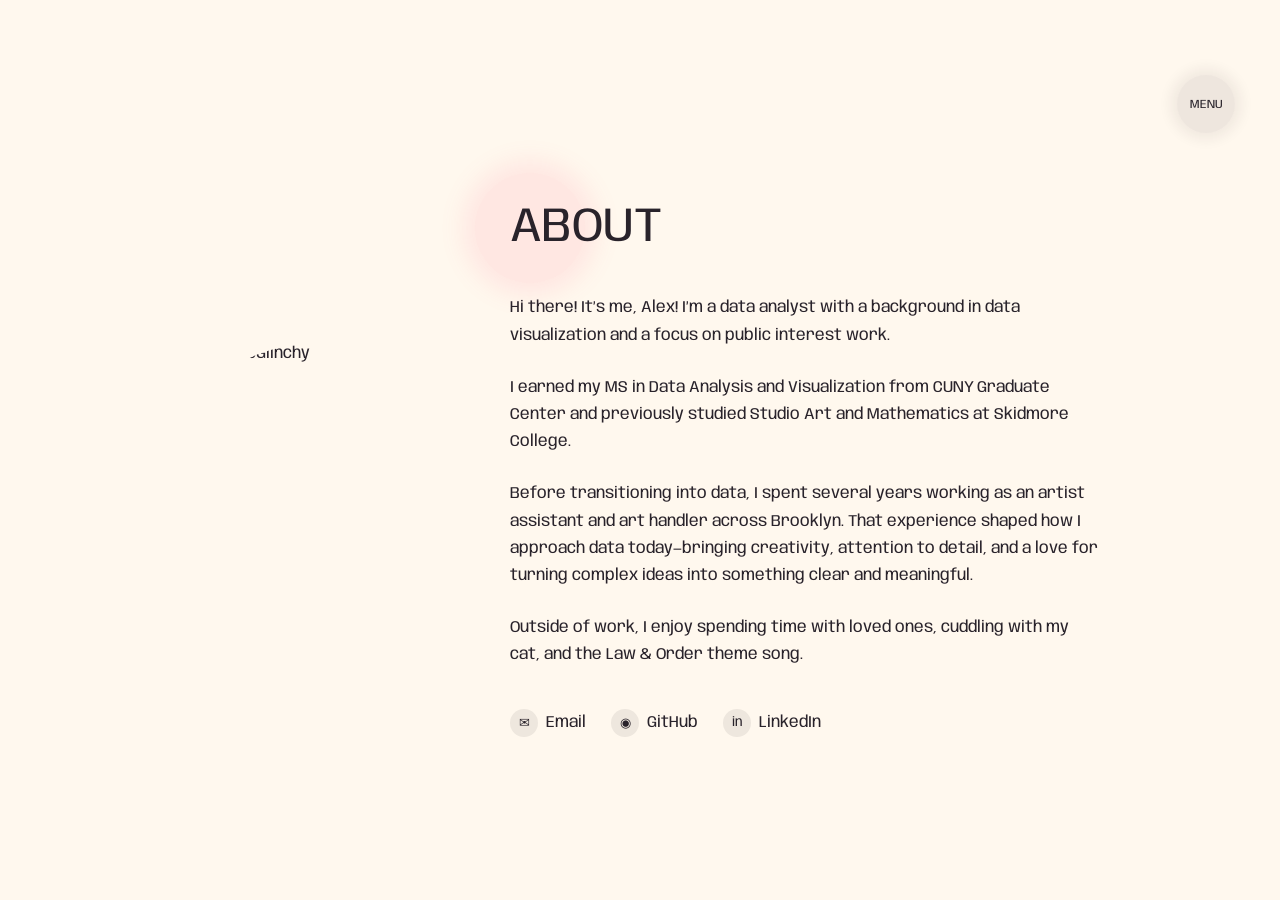
==== about.html @ 59234c03 "Initial portfolio site" ====
<!DOCTYPE html>
<html lang="en">

<head>
    <meta charset="UTF-8">
    <meta name="viewport" content="width=device-width, initial-scale=1.0">

    <title>About — Alex McGlinchy</title>

    <link rel="stylesheet" href="style.css">
</head>

<body class="about-body" id="about">
<nav class="menu-nav">

    <button class="menu-button" type="button">
        Menu
    </button>

    <div class="menu-links">
        <a href="index.html" class="menu-circle menu-home">Home</a>
        <a href="work.html" class="menu-circle menu-work">Work</a>
        <a href="about.html" class="menu-circle menu-about">About</a>
        <a href="resume.html" class="menu-circle menu-resume">Resume</a>
    </div>

</nav>
    <main class="about-page">

    <div class="about-photo">
        <img src="images/about-photo.jpg" alt="Alex McGlinchy">
    </div>

    <div class="about-content">

        <div class="about-heading">
            <div class="about-circle-destination"></div>
            <h1>About</h1>
        </div> 

        <p>
            Hi there! It’s me, Alex! I’m a data analyst with a background in data
            visualization and a focus on public interest work.
        </p>

        <p>
            I earned my MS in Data Analysis and Visualization from CUNY Graduate
            Center and previously studied Studio Art and Mathematics at Skidmore College.
        </p>

        <p>
            Before transitioning into data, I spent several years working as an artist
            assistant and art handler across Brooklyn. That experience shaped how I
            approach data today—bringing creativity, attention to detail, and a love
            for turning complex ideas into something clear and meaningful.
        </p>

        <p>
            Outside of work, I enjoy spending time with loved ones, cuddling with my cat,
            and the Law & Order theme song.
        </p>
        <div class="about-links">

    <a href="mailto:YOUR-EMAIL-HERE">
        <span class="contact-icon">✉</span>
        Email
    </a>

    <a href="YOUR-GITHUB-URL" target="_blank">
        <span class="contact-icon">◉</span>
        GitHub
    </a>

    <a href="YOUR-LINKEDIN-URL" target="_blank">
        <span class="contact-icon">in</span>
        LinkedIn
    </a>

</div>

    </div>

    </main>
<script src="script.js"></script>
</body>

</html>
---- style.css ----
/* =========================================================
   GLOBAL
   ========================================================= */
   @import url('https://fonts.googleapis.com/css2?family=Anybody:wdth,wght@75..125,100..900&display=swap');
:root {
    --cream: #FFF8EE;
    --ink: #29232B;

    --ochre: #8C7207;
    --turquoise: #00A6A6;
    --pink: #FF6B8A;

    --purple: #6554C0;
    --yellow: #F4C542;
}

@view-transition {
    navigation: auto;
}

body {
    margin: 0;
    font-family: "Anybody", sans-serif;
    background-color: var(--cream);
    color: var(--ink);
}


/* =========================================================
   HOMEPAGE
   ========================================================= */

.home {
    min-height: 100vh;
    padding: 40px;
    box-sizing: border-box;

    display: flex;
    align-items: center;
    justify-content: center;
}

.home-layout {
    width: 750px;
    height: 650px;
    position: relative;
}
.home-center {
    position: absolute;
    top: 50%;
    left: 24%;
    transform: translate(-50%, -50%);

    width: 280px;

    text-align: right;
}

.home-center h1 {
    margin: 0;
    font-size: 52px;
    font-weight: 400;
    line-height: 0.95;
    letter-spacing: -2px;
    text-transform: uppercase;

}

.home-center p {
    margin: 14px 0 0;
    font-size: 16px;
    line-height: 1.4;
}

.intro h1 {
    margin: 0;
    font-size: 64px;
    font-weight: 400;
    letter-spacing: -2px;
}

.intro p {
    margin-top: 8px;
    font-size: 20px;
}


/* --- Main navigation circles --- */

.main-nav {
    position: absolute;
    inset: 0;
}


/* BASE CIRCLE */

.nav-circle {
    width: 180px;
    height: 180px;
    border-radius: 50%;

    display: flex;
    justify-content: center;
    align-items: center;

    position: absolute;

    background-color: rgba(41, 35, 43, 0.06);
    color: var(--ink);

    text-decoration: none;
    font-size: 28px;

    border: none;

    box-shadow:
        0 0 24px 12px rgba(41, 35, 43, 0.06);

    box-sizing: border-box;

    transition:
        background-color 0.25s ease,
        box-shadow 0.25s ease,
        transform 0.15s ease;

    z-index: 1;
}


/* POSITIONING */

.work-circle {
    right: 0;
    top: 235px;
}

.about-circle {
    right: 125px;
    top: 80px;
}

.resume-circle {
    right: 125px;
    bottom: 80px;
}


/* HOVER */

.nav-circle:hover {
    background-color: rgba(255, 107, 138, 0.12);

    box-shadow:
        0 0 28px 14px rgba(255, 107, 138, 0.12);

    z-index: 5;
}


/* CLICK */

.nav-circle:active {
    transform: scale(0.96);
}


/* --- MENU --- */

.menu-nav {
    position: fixed;
    top: 20px;
    right: 20px;

    width: 175px;
    height: 175px;

    z-index: 100;
    pointer-events: none;
}


/* MAIN MENU CIRCLE */

.menu-button {
    width: 58px;
    height: 58px;
    border-radius: 50%;

    position: absolute;
    top: 55px;
    right: 25px;

    display: flex;
    align-items: center;
    justify-content: center;

    background-color: rgba(41, 35, 43, 0.08);
    color: var(--ink);

    border: none;

    box-shadow:
        0 0 14px 6px rgba(41, 35, 43, 0.07);

    font-family: "Anybody", sans-serif;
    font-size: 12px;
    text-transform: uppercase;

    cursor: pointer;
    box-sizing: border-box;

    pointer-events: auto;

    z-index: 10;

    transition:
        background-color 0.25s ease,
        box-shadow 0.25s ease,
        transform 0.2s ease;
}


.menu-button:active {
    transform: scale(0.94);
}


/* MENU OPTIONS */

.menu-links {
    position: absolute;
    inset: 0;
}


.menu-circle {
    width: 46px;
    height: 46px;
    border-radius: 50%;

    position: absolute;

    /* START DIRECTLY UNDER THE MENU BUTTON */
    top: 61px;
    right: 31px;
    left: auto;

    display: flex;
    align-items: center;
    justify-content: center;

    background-color: rgba(41, 35, 43, 0.07);
    color: var(--ink);

    border: none;

    box-shadow:
        0 0 12px 5px rgba(41, 35, 43, 0.06);

    text-decoration: none;
    text-transform: uppercase;
    font-size: 9px;
    font-weight: 500;

    box-sizing: border-box;

    opacity: 0;
    pointer-events: none;

    transition:
        top 0.45s cubic-bezier(0.16, 1, 0.3, 1),
        right 0.45s cubic-bezier(0.16, 1, 0.3, 1),
        opacity 0.25s ease,
        background-color 0.25s ease,
        box-shadow 0.25s ease;
}


/* OPEN: MINI BACKWARDS-C */

.menu-nav.open .menu-circle {
    opacity: 1;
    pointer-events: auto;
}


/* OPEN: COMPACT C */

.menu-nav.open .menu-home {
    top: 5px;
    right: 90px;
    left: auto;
}

.menu-nav.open .menu-work {
    top: 58px;
    right: 115px;
    left: auto;
}

.menu-nav.open .menu-about {
    top: 112px;
    right: 90px;
    left: auto;
}

.menu-nav.open .menu-resume {
    top: 125px;
    right: 28px;
    left: auto;
}


/* HOVER */

.menu-button:hover {
    background-color: rgba(255, 107, 138, 0.12);

    box-shadow:
        0 0 18px 8px rgba(255, 107, 138, 0.12);
}

.menu-circle:hover {
    background-color: rgba(255, 107, 138, 0.12);

    box-shadow:
        0 0 16px 7px rgba(255, 107, 138, 0.12);
}


/* CURRENT PAGE */

/* CURRENT PAGE */

body#work .menu-work,
body#about .menu-about,
body#resume .menu-resume,
body#project .menu-work {
    background-color: var(--ink);
    color: var(--cream);

    box-shadow:
        0 0 14px 6px rgba(41, 35, 43, 0.12);
}
body#project .menu-work:hover {
    background-color: rgba(255, 107, 138, 0.12);
    color: var(--ink);

    box-shadow:
        0 0 16px 7px rgba(255, 107, 138, 0.12);
}


/* Disable only the actual current page */

body#work .menu-work,
body#about .menu-about,
body#resume .menu-resume {
    pointer-events: none;
}

/* =========================================================
   WORK PAGE
   ========================================================= */

.work-page {
    min-height: 100vh;
    position: relative;
}


/* --- Center Work circle --- */

.work-center {
    width: 180px;
    height: 180px;
    border-radius: 50%;

    display: flex;
    align-items: center;
    justify-content: center;

    position: absolute;
    top: 50%;
    left: 50%;
    transform: translate(-50%, -50%);

    font-size: 28px;

    background-color: var(--ink);
    color: var(--cream);
}

/* ---  page transitions --- */

.work-circle {
    view-transition-name: work-circle;
}

.work-center {
    view-transition-name: work-circle;
}

::view-transition-group(work-circle) {
    animation-duration: 0.7s;
    animation-timing-function: cubic-bezier(0.16, 1, 0.3, 1);
}
.about-circle {
    view-transition-name: about-circle;
}

.about-circle-destination {
    view-transition-name: about-circle;
}

::view-transition-group(about-circle) {
    animation-duration: 0.7s;
    animation-timing-function: cubic-bezier(0.16, 1, 0.3, 1);
}

/* --- Resume page transition --- */

.resume-circle {
    view-transition-name: resume-circle;
}

.resume-dot {
    view-transition-name: resume-circle;
}

::view-transition-group(resume-circle) {
    animation-duration: 0.7s;
    animation-timing-function: cubic-bezier(0.16, 1, 0.3, 1);
}


/* --- Project circles --- */

.d3-project {
    width: 140px;
    height: 140px;
    border-radius: 50%;

    display: flex;
    align-items: center;
    justify-content: center;

    position: absolute;
    top: 50%;
    left: 50%;

    padding: 15px;
    box-sizing: border-box;

    text-align: center;
    font-size: 16px;
    text-decoration: none;

    color: var(--ink);
    opacity: 0;

    background-color: rgba(41, 35, 43, 0.06);
    border: none;

    box-shadow:
        0 0 20px 10px rgba(41, 35, 43, 0.06);

    transform: translate(-50%, -50%);

    transition:
        transform 1.4s cubic-bezier(0.16, 1, 0.3, 1),
        opacity 0.9s ease,
        background-color 0.25s ease,
        box-shadow 0.25s ease;
}


/* --- Project descriptions --- */

.project-description {
    display: none;
    position: absolute;

    width: 240px;
    padding: 16px 18px;

    top: 50%;
    transform: translateY(-50%);

    background-color: var(--cream);
    color: var(--ink);

    border: 2px solid var(--ink);
    box-shadow: 5px 5px 0 var(--ink);

    font-size: 14px;
    line-height: 1.4;
    text-align: left;

    box-sizing: border-box;
    z-index: 20;
}
.d3-project:hover {
    background-color: rgba(255, 107, 138, 0.12);

    box-shadow:
        0 0 24px 12px rgba(255, 107, 138, 0.12);

    z-index: 10;
}

.d3-project:active {
    opacity: 0.75;
}

.d3-project.right .project-description {
    left: 165px;
}

.d3-project.left .project-description {
    right: 165px;
}

.d3-project:hover .project-description {
    display: block;
}
.d3-project.vertical .project-description {
    left: 165px;
}


/* =========================================================
   INDIVIDUAL PROJECT PAGES
   ========================================================= */

.project-page {
    max-width: 1000px;
    margin: 0 auto;
    padding: 60px 40px;
    box-sizing: border-box;
}

.project-page h1 {
    font-size: 48px;
    font-weight: 400;
    margin-bottom: 50px;
}

.project-page h2 {
    max-width: 700px;
    margin: 100px auto 30px;
    font-size: 28px;
    font-weight: 400;
}

.project-page p {
    max-width: 700px;
    margin: 0 auto 25px;
    line-height: 1.7;
}

.project-page img {
    display: block;
    width: 700px;
    max-width: 100%;
    height: auto;
    margin: 40px auto;
}

.project-page iframe {
    display: block;
    width: 700px;
    max-width: 100%;
    margin: 90px auto 40px;
}


/* --- Project page dividers --- */

.circle-divider {
    display: flex;
    justify-content: center;
    align-items: center;
    gap: 10px;
    margin: 70px auto;
}

.circle-divider span {
    width: 8px;
    height: 8px;
    border-radius: 50%;
    background-color: black;
}


/* =========================================================
   RESUME PAGE — GENERAL
   ========================================================= */

.resume-page {
    max-width: 900px;
    margin: 0 auto;
    padding: 60px 40px;
    box-sizing: border-box;
}


/* =========================================================
   RESUME PAGE — HEADER
   ========================================================= */

.resume-header {
    position: relative;
    padding: 30px 0 60px;
    margin-bottom: 20px;
}

.resume-dot {
    width: 70px;
    height: 70px;
    border-radius: 50%;

    background-color: rgba(255, 107, 138, 0.12);

    box-shadow:
        0 0 18px 8px rgba(255, 107, 138, 0.10);

    margin-bottom: 25px;
}
.section-toggle:hover .section-dot {
    background-color: rgba(255, 107, 138, 0.65);

    box-shadow:
        0 0 10px 4px rgba(255, 107, 138, 0.12);
}

.resume-label {
    margin: 0 0 15px;
    font-size: 16px;
    text-transform: uppercase;
    letter-spacing: 2px;
}

.resume-header h1 {
    margin: 0;
    font-size: 52px;
    font-weight: 400;
    line-height: 1.1;
}

.resume-intro {
    max-width: 600px;
    margin: 25px 0;
    font-size: 18px;
    line-height: 1.6;
}

.resume-pdf {
    display: inline-block;
    padding: 10px 16px;
    border: 1px solid black;
    color: black;
    text-decoration: none;
}


/* =========================================================
   RESUME PAGE — EXPANDABLE SECTIONS
   ========================================================= */

.resume-section {
    position: relative;
    margin-top: 60px;
}


/* Main vertical line connecting resume sections */

.resume-section::before {
    content: "";

    position: absolute;
    left: 9px;
    top: 18px;
    bottom: -60px;

    width: 1px;
    background-color: black;

    z-index: 0;
}

.resume-section:last-child::before {
    display: none;
}


/* --- Section heading / toggle --- */

.section-toggle {
    width: 100%;

    display: flex;
    align-items: center;
    gap: 15px;

    padding: 0;
    border: none;
    background: none;

    font-family: inherit;
    text-align: left;

    cursor: pointer;

    position: relative;
    z-index: 1;
}

.section-dot {
    width: 18px;
    height: 18px;
    flex-shrink: 0;
    border-radius: 50%;
    background-color: black;

    transition:
        background-color 0.2s ease,
        box-shadow 0.2s ease;
}

.section-title {
    font-size: 24px;
    text-transform: uppercase;
    letter-spacing: 1px;
}

.section-symbol {
    margin-left: auto;
    font-size: 24px;
    font-weight: 300;
}


/* --- Hidden / expanded section content --- */

.section-content {
    display: none;

    margin: 25px 0 0 33px;
    padding-left: 25px;
}

.section-content.open {
    display: block;
}


/* =========================================================
   RESUME PAGE — GENERAL CONTENT
   ========================================================= */

.resume-page h3 {
    margin-bottom: 5px;
    font-size: 19px;
}

.resume-entry {
    margin-bottom: 35px;
}

.resume-entry p {
    margin: 5px 0;
}

.resume-entry ul {
    margin-top: 15px;
    padding-left: 25px;
}

.resume-entry li {
    margin-bottom: 8px;
    line-height: 1.5;
}

.resume-location {
    font-size: 14px;
    color: #666;
}

.resume-date {
    font-size: 15px;
    margin-top: 2px !important;
}


/* =========================================================
   RESUME PAGE — SKILLS
   ========================================================= */

.skills-list {
    margin-top: 35px;
    margin-left: 10px;
}

.skills-list p {
    margin: 10px 0;
    line-height: 1.5;
}

.skills-list strong {
    font-weight: 600;
}


/* Individual skill items */

.section-content .skill {
    display: flex;
    gap: 20px;

    position: relative;
    padding-bottom: 30px;
}

.section-content .skill:last-child {
    margin-bottom: 0;
}

.skill-dot {
    width: 14px;
    height: 14px;
    flex-shrink: 0;

    border-radius: 50%;
    background-color: black;

    margin-top: 4px;
}

.skill strong {
    font-size: 17px;
}

.skill p {
    margin: 6px 0 0;
    line-height: 1.5;
}


/* Lines connecting individual skills */

.section-content .skill:not(:last-child)::after {
    content: "";

    position: absolute;
    left: 6px;
    top: 18px;

    width: 1px;
    height: calc(100% - 4px);

    background-color: black;
}


/* =========================================================
   RESUME PAGE — DATA EXPERIENCE
   ========================================================= */

.resume-entry-heading {
    display: flex;
    justify-content: space-between;
    align-items: baseline;
    gap: 20px;
}

.resume-entry-heading h3 {
    margin: 0;
}

.resume-year {
    font-size: 15px;
    white-space: nowrap;
}

/* =========================================================
   RESUME PAGE — WORK EXPERIENCE
   ========================================================= */

.work-timeline {
    margin-top: 35px;
    margin-left: 10px;
}


/* Individual work entries */

.work-entry {
    display: grid;
    grid-template-columns: 55px 14px 1fr;
    column-gap: 18px;

    position: relative;
    padding-bottom: 30px;
}


/* Work year */

.work-year {
    font-size: 15px;
    text-align: right;
    padding-top: 2px;
}


/* Work dot */

.work-dot {
    width: 14px;
    height: 14px;
    border-radius: 50%;

    margin-top: 4px;

    position: relative;
    z-index: 1;

    background-color: black;
}


/* Lines connecting work dots */

.work-entry:not(:last-child)::after {
    content: "";

    position: absolute;
    left: 80px;
    top: 18px;

    width: 1px;
    height: calc(100% - 8px);

    background-color: black;
}


/* Work details */

.work-details h3 {
    margin: 0 0 5px;
}

.work-details .resume-date {
    margin-bottom: 15px !important;
}

/* =========================================================
   RESUME PAGE — EDUCATION & DATA EXPERIENCE TIMELINES
   ========================================================= */

.resume-timeline {
    margin-top: 35px;
    margin-left: 10px;
}

.timeline-entry {
    display: grid;
    grid-template-columns: 14px 1fr;
    column-gap: 20px;

    position: relative;
    padding-bottom: 30px;
}

.timeline-entry:last-child {
    padding-bottom: 0;
}


/* Timeline dot */

.timeline-dot {
    width: 14px;
    height: 14px;
    border-radius: 50%;

    margin-top: 4px;

    position: relative;
    z-index: 1;

    background-color: black;
}


/* Lines connecting timeline dots */

.timeline-entry:not(:last-child)::after {
    content: "";

    position: absolute;
    left: 6px;
    top: 18px;

    width: 1px;
    height: calc(100% - 8px);

    background-color: black;
}


/* Timeline details */

.timeline-details h3 {
    margin: 0 0 5px;
}

.timeline-details p {
    margin: 5px 0;
}

.timeline-details ul {
    margin-top: 15px;
}
/* =========================================================
   ABOUT PAGE
   ========================================================= */

.about-page {
    max-width: 1000px;
    min-height: 100vh;
    margin: 0 auto;
    padding: 100px 40px 60px;
    box-sizing: border-box;

    display: flex;
    gap: 80px;
    align-items: center;
}

.about-photo {
    flex-shrink: 0;
}

.about-photo img {
    display: block;
    width: 250px;
    height: 250px;
    object-fit: cover;
    border-radius: 50%;
}

.about-content {
    max-width: 600px;
}
.about-heading {
    position: relative;
    display: inline-flex;
    align-items: center;

    margin-bottom: 25px;
}

.about-heading h1 {
    position: relative;
    z-index: 2;

    margin: 0;

    font-size: 48px;
    font-weight: 400;
    text-transform: uppercase;
}

.about-circle-destination {
    width: 110px;
    height: 110px;

    position: absolute;
    left: -35px;
    top: 50%;

    transform: translateY(-50%);

    border-radius: 50%;

    background-color: rgba(255, 107, 138, 0.12);

    box-shadow:
        0 0 24px 12px rgba(255, 107, 138, 0.12);

    z-index: 1;
}

.about-content p {
    line-height: 1.7;
    margin-bottom: 25px;
}
/* --- About contact links --- */

.about-links {
    display: flex;
    gap: 25px;
    margin-top: 40px;
}

.about-links a {
    display: flex;
    align-items: center;
    gap: 8px;
    color: var(--ink);
    text-decoration: none;
}

.contact-icon {
    display: flex;
    align-items: center;
    justify-content: center;

    width: 28px;
    height: 28px;

    border-radius: 50%;
    font-size: 13px;
}
.contact-icon {
    display: flex;
    align-items: center;
    justify-content: center;

    width: 28px;
    height: 28px;

    border-radius: 50%;

    background-color: rgba(41, 35, 43, 0.08);

    font-size: 13px;

    transition:
        background-color 0.2s ease,
        box-shadow 0.2s ease;
}

.about-links a:hover .contact-icon {
    background-color: rgba(255, 107, 138, 0.15);

    box-shadow:
        0 0 10px 4px rgba(255, 107, 138, 0.10);
}

.about-links a:hover .contact-icon {
    background-color: black;
    color: white;
}

/* 311 PROJECT PAGE */

.project-header {
    max-width: 800px;
    margin: 70px auto 100px;
}

.project-kicker {
    margin: 0 0 20px !important;

    font-size: 14px;
    font-weight: 600;
    text-transform: uppercase;
    letter-spacing: 2px;
}

.project-header h1 {
    margin: 0 0 30px;

    font-size: clamp(48px, 7vw, 82px);
    line-height: 0.95;
    letter-spacing: -2px;
    text-transform: uppercase;
}

.project-deck {
    max-width: 650px !important;
    margin: 0 !important;

    font-size: 20px;
    line-height: 1.5;
}

.project-meta {
    display: flex;
    flex-wrap: wrap;
    gap: 10px;

    margin: 35px 0 50px;
}

.project-meta span {
    padding: 8px 14px;

    border: 2px solid var(--ink);
    border-radius: 100px;

    font-size: 13px;
    text-transform: uppercase;

    background-color: transparent;
}

.project-text,
.project-section {
    max-width: 800px;
    margin: 0 auto;
}

.project-section h2 {
    max-width: 700px;
    margin: 0 auto 30px;

    font-size: 34px;
    line-height: 1.1;
    text-transform: uppercase;
}

.tableau-wrapper {
    width: min(900px, 100%);
    height: 650px;

    margin: 60px auto 20px;

    border: 2px solid var(--ink);
    box-shadow: 8px 8px 0 var(--ink);

    background-color: white;
    overflow: hidden;
}

.tableau-wrapper iframe {
    display: block;

    width: 100%;
    height: 100%;
    margin: 0;

    border: 0;
}

.project-source {
    margin-top: 18px !important;

    font-size: 13px;
    text-transform: uppercase;
    letter-spacing: 1px;
}

.project-conclusion {
    max-width: 800px;

    margin: 100px auto 40px;
    padding: 50px;

    background-color: rgba(41, 35, 43, 0.05);

    border: none;
    border-radius: 2px;

    box-shadow:
        0 0 28px 14px rgba(41, 35, 43, 0.05);

    box-sizing: border-box;
}

.project-conclusion h2 {
    margin: 0 0 30px;

    font-size: 38px;
    line-height: 1.05;
    text-transform: uppercase;
}

.project-conclusion p {
    margin-left: 0;
    margin-right: 0;
}


/* =================================
   MOBILE
   ================================= */

@media (max-width: 700px) {

    /* -----------------
       HOMEPAGE
       ----------------- */

    .home {
        min-height: 100svh;
        padding: 30px 20px;
    }

    .home-layout {
        width: 100%;
        height: 620px;
        max-width: 400px;
    }

    .home-center {
        top: 47%;
        left: 26%;
        width: 175px;
    }

    .home-center h1 {
        font-size: 36px;
        line-height: 0.95;
        letter-spacing: -1px;
    }

    .home-center p {
        margin-top: 10px;
        font-size: 13px;
    }

    .nav-circle {
        width: 125px;
        height: 125px;

        font-size: 20px;

        box-shadow:
            0 0 18px 8px rgba(41, 35, 43, 0.06);
    }

    .work-circle {
        right: 0;
        top: 235px;
    }

    .about-circle {
        right: 75px;
        top: 105px;
    }

    .resume-circle {
        right: 75px;
        bottom: 105px;
    }


    /* -----------------
       WORK PAGE
       ----------------- */

    .work-page {
        min-height: 100svh;
        position: relative;
        overflow: hidden;
    }

    .work-center {
        width: 125px;
        height: 125px;

        font-size: 20px;
    }

    .d3-project {
        width: 95px;
        height: 95px;

        padding: 10px;

        font-size: 11px;

        box-shadow:
            0 0 16px 7px rgba(41, 35, 43, 0.06);
    }

    /* -----------------
   MOBILE MENU
   ----------------- */

    .menu-nav {
        top: 10px;
        right: 10px;

        width: 145px;
        height: 145px;
    }

    .menu-button {
        width: 52px;
        height: 52px;

        top: 15px;
        right: 15px;

        font-size: 10px;
    }

    .menu-circle {
        width: 42px;
        height: 42px;

        /* all begin underneath Menu */
        top: 20px;
        right: 20px;

        font-size: 8px;
    }

    /* radiate mostly downward / left */

    .menu-nav.open .menu-home {
        top: 8px;
        right: 80px;
        left: auto;
    }

    .menu-nav.open .menu-work {
        top: 58px;
        right: 88px;
        left: auto;
    }

    .menu-nav.open .menu-about {
        top: 95px;
        right: 52px;
        left: auto;
    }

    .menu-nav.open .menu-resume {
        top: 88px;
        right: 5px;
        left: auto;
    }

    /* -----------------
   ABOUT PAGE
   ----------------- */

    .about-page {
        min-height: 100svh;

        padding: 120px 25px 60px;

        flex-direction: column;
        align-items: flex-start;

        gap: 55px;
    }

    .about-photo img {
        width: 180px;
        height: 180px;
    }

    .about-content {
        max-width: 100%;
    }

    .about-heading {
        margin-bottom: 20px;
    }

    .about-heading h1 {
        font-size: 40px;
    }

    .about-circle-destination {
        width: 90px;
        height: 90px;

        left: -25px;
    }

    .about-content p {
        line-height: 1.6;
    }

    .about-links {
        flex-wrap: wrap;
        gap: 20px;

        margin-top: 35px;
    }

    /* -----------------
   RESUME PAGE
   ----------------- */

    .resume-page {
        width: 100%;

        padding: 120px 25px 60px;

        box-sizing: border-box;
    }

    .resume-header {
        padding: 10px 0 45px;
    }

    .resume-dot {
        width: 55px;
        height: 55px;

        margin-bottom: 20px;
    }

    .resume-label {
        font-size: 13px;
    }

    .resume-header h1 {
        font-size: 38px;
        line-height: 1;
    }

    .resume-intro {
        margin: 20px 0;

        font-size: 16px;
        line-height: 1.5;
    }

    .resume-section {
        margin-top: 45px;
    }

    .section-title {
        font-size: 20px;
    }

    .section-content {
        margin-left: 20px;
        padding-left: 15px;
    }


    /* EDUCATION / DATA TIMELINES */

    .resume-timeline {
        margin-left: 0;
    }

    .timeline-entry {
        column-gap: 14px;
    }


    /* WORK TIMELINE */

    .work-timeline {
        margin-left: 0;
    }

    .work-entry {
        grid-template-columns: 42px 14px 1fr;
        column-gap: 12px;
    }

    .work-year {
        font-size: 12px;
    }

    .work-entry:not(:last-child)::after {
        left: 61px;
    }


    /* -----------------
       PROJECT PAGES
       ----------------- */

    .project-page {
        padding: 100px 25px 50px;
    }

    .project-header {
        margin-top: 30px;
        margin-bottom: 70px;
    }

    .project-header h1 {
        font-size: 48px;
    }

    .project-section h2 {
        font-size: 28px;
    }

    .tableau-wrapper {
        height: 520px;
        box-shadow: 5px 5px 0 var(--ink);
    }

    .project-conclusion {
        padding: 30px;

        box-shadow:
            0 0 20px 10px rgba(41, 35, 43, 0.05);
    }

}
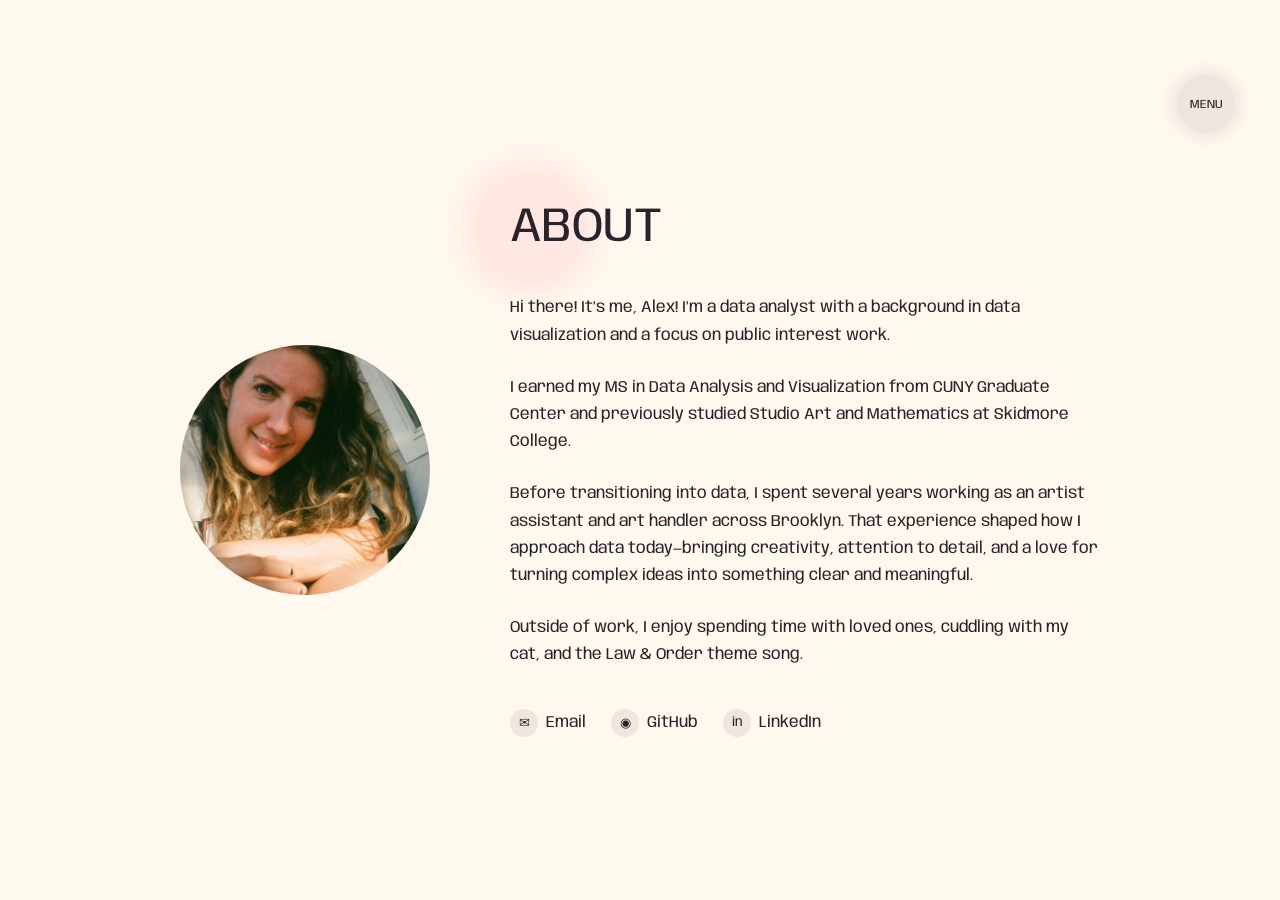
==== commit f3c38c43: "Fix about photo path" ====
--- a/about.html
+++ b/about.html
@@ -28,7 +28,7 @@
     <main class="about-page">
 
     <div class="about-photo">
-        <img src="images/about-photo.jpg" alt="Alex McGlinchy">
+        <img src="images/about-photo.JPG" alt="Alex McGlinchy">
     </div>
 
     <div class="about-content">
